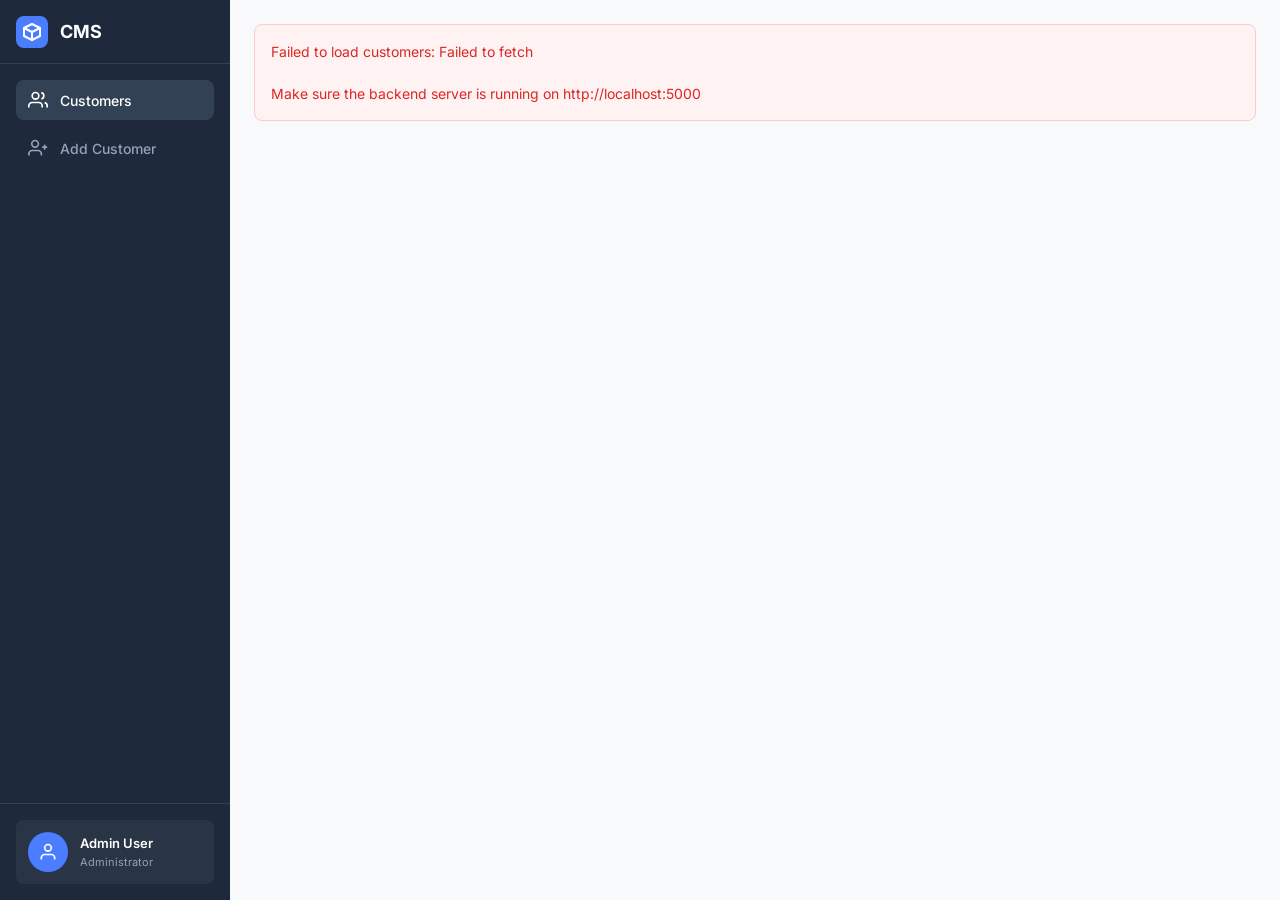
==== frontend/index.html @ 8127607a "Initial commit: Customer management application with Flask backend and frontend" ====
<!DOCTYPE html>
<html lang="en">
<head>
    <meta charset="UTF-8">
    <meta name="viewport" content="width=device-width, initial-scale=1.0">
    <title>Customer Management System</title>

    <!-- Design System CSS -->
    <link rel="stylesheet" href="css/design-system.css">
    <link rel="stylesheet" href="css/components.css">
    <link rel="stylesheet" href="css/layout.css">
    <link rel="stylesheet" href="css/style.css">
</head>
<body>
    <!-- Main Layout Wrapper -->
    <div class="layout-wrapper">
        <!-- Sidebar Navigation -->
        <aside class="sidebar" id="sidebar">
            <div class="sidebar-header">
                <div class="logo">
                    <svg width="32" height="32" viewBox="0 0 32 32" fill="none" xmlns="http://www.w3.org/2000/svg">
                        <rect width="32" height="32" rx="8" fill="#4A7DFF"/>
                        <path d="M16 8L24 12V20L16 24L8 20V12L16 8Z" stroke="white" stroke-width="2" stroke-linecap="round" stroke-linejoin="round"/>
                        <path d="M16 16L24 12" stroke="white" stroke-width="2" stroke-linecap="round" stroke-linejoin="round"/>
                        <path d="M16 16V24" stroke="white" stroke-width="2" stroke-linecap="round" stroke-linejoin="round"/>
                        <path d="M16 16L8 12" stroke="white" stroke-width="2" stroke-linecap="round" stroke-linejoin="round"/>
                    </svg>
                    <span>CMS</span>
                </div>
                <button class="sidebar-toggle" id="sidebarToggle" aria-label="Toggle sidebar">
                    <svg width="20" height="20" viewBox="0 0 24 24" fill="none" stroke="currentColor" stroke-width="2">
                        <line x1="3" y1="12" x2="21" y2="12"></line>
                        <line x1="3" y1="6" x2="21" y2="6"></line>
                        <line x1="3" y1="18" x2="21" y2="18"></line>
                    </svg>
                </button>
            </div>

            <nav class="sidebar-nav">
                <button class="nav-item active" onclick="loadPage('customers')" data-page="customers">
                    <svg width="20" height="20" viewBox="0 0 24 24" fill="none" stroke="currentColor" stroke-width="2">
                        <path d="M17 21v-2a4 4 0 0 0-4-4H5a4 4 0 0 0-4 4v2"></path>
                        <circle cx="9" cy="7" r="4"></circle>
                        <path d="M23 21v-2a4 4 0 0 0-3-3.87"></path>
                        <path d="M16 3.13a4 4 0 0 1 0 7.75"></path>
                    </svg>
                    <span>Customers</span>
                </button>

                <button class="nav-item" onclick="loadPage('add')" data-page="add">
                    <svg width="20" height="20" viewBox="0 0 24 24" fill="none" stroke="currentColor" stroke-width="2">
                        <path d="M16 21v-2a4 4 0 0 0-4-4H5a4 4 0 0 0-4 4v2"></path>
                        <circle cx="8.5" cy="7" r="4"></circle>
                        <line x1="20" y1="8" x2="20" y2="14"></line>
                        <line x1="23" y1="11" x2="17" y2="11"></line>
                    </svg>
                    <span>Add Customer</span>
                </button>
            </nav>

            <div class="sidebar-footer">
                <div class="sidebar-user">
                    <div class="user-avatar">
                        <svg width="20" height="20" viewBox="0 0 24 24" fill="none" stroke="currentColor" stroke-width="2">
                            <path d="M20 21v-2a4 4 0 0 0-4-4H8a4 4 0 0 0-4 4v2"></path>
                            <circle cx="12" cy="7" r="4"></circle>
                        </svg>
                    </div>
                    <div class="user-info">
                        <div class="user-name">Admin User</div>
                        <div class="user-role">Administrator</div>
                    </div>
                </div>
            </div>
        </aside>

        <!-- Main Content Area -->
        <main class="main-content">
            <div class="content-container">
                <div id="content">
                    <!-- Dynamic content loads here -->
                </div>
            </div>
        </main>
    </div>

    <!-- Mobile Overlay -->
    <div class="sidebar-overlay" id="sidebarOverlay"></div>

    <script src="js/api.js"></script>
    <script src="js/customer.js"></script>
    <script src="js/app.js"></script>
</body>
</html>
---- frontend/css/design-system.css ----
/* ============================================
   DESIGN SYSTEM - MODERN CUSTOMER MANAGEMENT
   ============================================ */

/* Import Inter font */
@import url('https://fonts.googleapis.com/css2?family=Inter:wght@400;500;600;700&display=swap');

:root {
  /* ============================================
     PRIMARY COLORS
     ============================================ */
  --primary-blue: #4A7DFF;
  --primary-blue-hover: #3A6EEF;
  --primary-blue-light: rgba(74, 125, 255, 0.1);

  /* ============================================
     ACTION COLORS
     ============================================ */
  --success-green: #22C55E;
  --success-green-hover: #1DB954;
  --purple: #9333EA;
  --purple-hover: #7C28D1;
  --orange: #F97316;
  --orange-hover: #E86408;
  --red: #EF4444;
  --red-hover: #DC3838;

  /* ============================================
     NEUTRAL COLORS
     ============================================ */
  --background: #F8F9FB;
  --surface: #FFFFFF;
  --sidebar-bg: #1E293B;
  --sidebar-active: #334155;

  /* ============================================
     TEXT COLORS
     ============================================ */
  --text-primary: #0F172A;
  --text-secondary: #64748B;
  --text-muted: #94A3B8;
  --text-inverse: #FFFFFF;

  /* ============================================
     BORDERS
     ============================================ */
  --border: #E2E8F0;
  --border-dark: #CBD5E1;

  /* ============================================
     SHADOWS
     ============================================ */
  --shadow-sm: 0 1px 2px rgba(0, 0, 0, 0.04);
  --shadow-md: 0 4px 6px rgba(0, 0, 0, 0.06);
  --shadow-lg: 0 10px 15px rgba(0, 0, 0, 0.08);

  /* ============================================
     STATUS COLORS
     ============================================ */
  --status-warning-bg: #FFF7ED;
  --status-warning-border: #FFEDD5;
  --status-warning-text: #EA580C;
  --status-success-bg: #F0FDF4;
  --status-success-border: #BBF7D0;
  --status-success-text: #16A34A;
  --status-error-bg: #FEF2F2;
  --status-error-border: #FECACA;
  --status-error-text: #DC2626;
  --status-info-bg: #EFF6FF;
  --status-info-border: #DBEAFE;
  --status-info-text: #2563EB;

  /* ============================================
     TYPOGRAPHY SCALE
     ============================================ */
  --font-family: 'Inter', -apple-system, BlinkMacSystemFont, 'Segoe UI', Roboto, sans-serif;

  /* Font Sizes and Line Heights */
  --font-h1: 700 28px/1.2 'Inter';
  --font-h2: 600 20px/1.3 'Inter';
  --font-h3: 600 16px/1.4 'Inter';
  --font-body-large: 400 16px/1.5 'Inter';
  --font-body: 400 14px/1.5 'Inter';
  --font-small: 400 13px/1.4 'Inter';
  --font-caption: 500 12px/1.3 'Inter';
  --font-button: 600 14px/1 'Inter';
  --font-stat-number: 700 32px/1.1 'Inter';
  --font-stat-label: 500 12px/1.2 'Inter';

  /* Letter Spacing */
  --tracking-tight: -0.02em;
  --tracking-normal: 0;
  --tracking-wide: 0.05em;

  /* ============================================
     SPACING SYSTEM (8px-based)
     ============================================ */
  --space-1: 4px;
  --space-2: 8px;
  --space-3: 12px;
  --space-4: 16px;
  --space-5: 20px;
  --space-6: 24px;
  --space-8: 32px;
  --space-10: 40px;
  --space-12: 48px;
  --space-16: 64px;

  /* ============================================
     BORDER RADIUS
     ============================================ */
  --radius-sm: 6px;
  --radius-md: 8px;
  --radius-lg: 12px;
  --radius-xl: 16px;
  --radius-full: 9999px;

  /* ============================================
     COMPONENT DIMENSIONS
     ============================================ */
  --sidebar-width: 230px;
  --header-height: 64px;
  --button-height: 40px;
  --input-height: 40px;
  --nav-item-height: 40px;

  /* ============================================
     TRANSITIONS
     ============================================ */
  --transition-fast: all 0.15s ease;
  --transition-base: all 0.2s ease;
  --transition-slow: all 0.3s ease;

  /* ============================================
     Z-INDEX SCALE
     ============================================ */
  --z-dropdown: 1000;
  --z-sticky: 1020;
  --z-fixed: 1030;
  --z-modal-backdrop: 1040;
  --z-modal: 1050;
  --z-popover: 1060;
  --z-tooltip: 1070;
}

/* ============================================
   GLOBAL RESETS & BASE STYLES
   ============================================ */
* {
  margin: 0;
  padding: 0;
  box-sizing: border-box;
}

body {
  font-family: var(--font-family);
  font-size: 14px;
  line-height: 1.5;
  color: var(--text-primary);
  background-color: var(--background);
  -webkit-font-smoothing: antialiased;
  -moz-osx-font-smoothing: grayscale;
}

/* Typography */
h1 {
  font: var(--font-h1);
  letter-spacing: var(--tracking-tight);
  color: var(--text-primary);
}

h2 {
  font: var(--font-h2);
  color: var(--text-primary);
}

h3 {
  font: var(--font-h3);
  color: var(--text-primary);
}

p {
  font: var(--font-body);
  color: var(--text-secondary);
}

/* Links */
a {
  color: var(--primary-blue);
  text-decoration: none;
  transition: var(--transition-base);
}

a:hover {
  color: var(--primary-blue-hover);
}

/* Focus styles for accessibility */
*:focus-visible {
  outline: 2px solid var(--primary-blue);
  outline-offset: 2px;
}

/* Smooth scrolling */
html {
  scroll-behavior: smooth;
}
---- frontend/css/components.css ----
/* ============================================
   REUSABLE UI COMPONENTS
   ============================================ */

/* ============================================
   BUTTONS
   ============================================ */
.btn {
  display: inline-flex;
  align-items: center;
  justify-content: center;
  height: var(--button-height);
  padding: 0 var(--space-4);
  font: var(--font-button);
  border-radius: var(--radius-md);
  border: none;
  cursor: pointer;
  transition: var(--transition-base);
  white-space: nowrap;
  text-decoration: none;
  gap: var(--space-2);
}

.btn:disabled {
  opacity: 0.5;
  cursor: not-allowed;
  pointer-events: none;
}

/* Primary Button */
.btn-primary {
  background-color: var(--primary-blue);
  color: var(--text-inverse);
}

.btn-primary:hover {
  background-color: var(--primary-blue-hover);
  box-shadow: var(--shadow-md);
}

/* Success Button */
.btn-success {
  background-color: var(--success-green);
  color: var(--text-inverse);
}

.btn-success:hover {
  background-color: var(--success-green-hover);
  box-shadow: var(--shadow-md);
}

/* Delete/Danger Button */
.btn-delete,
.btn-danger {
  background-color: var(--red);
  color: var(--text-inverse);
}

.btn-delete:hover,
.btn-danger:hover {
  background-color: var(--red-hover);
  box-shadow: var(--shadow-md);
}

/* Warning Button */
.btn-warning {
  background-color: var(--orange);
  color: var(--text-inverse);
}

.btn-warning:hover {
  background-color: var(--orange-hover);
  box-shadow: var(--shadow-md);
}

/* Secondary Button */
.btn-secondary {
  background-color: transparent;
  color: var(--text-secondary);
  border: 1px solid var(--border-dark);
}

.btn-secondary:hover {
  background-color: var(--background);
  color: var(--text-primary);
  border-color: var(--text-secondary);
}

/* View/Edit Button */
.btn-view,
.btn-edit {
  background-color: var(--primary-blue);
  color: var(--text-inverse);
  padding: 0 var(--space-3);
  height: 36px;
  font-size: 13px;
}

.btn-view:hover,
.btn-edit:hover {
  background-color: var(--primary-blue-hover);
}

/* Small Button */
.btn-sm {
  height: 36px;
  padding: 0 var(--space-3);
  font-size: 13px;
}

/* Large Button */
.btn-lg {
  height: 44px;
  padding: 0 var(--space-6);
  font-size: 16px;
}

/* Icon Button */
.btn-icon {
  width: var(--button-height);
  padding: 0;
}

/* ============================================
   CARDS
   ============================================ */
.card {
  background-color: var(--surface);
  border-radius: var(--radius-lg);
  padding: var(--space-6);
  box-shadow: var(--shadow-sm);
  border: 1px solid var(--border);
  transition: var(--transition-base);
}

.card:hover {
  box-shadow: var(--shadow-md);
}

.card-header {
  margin-bottom: var(--space-4);
  padding-bottom: var(--space-4);
  border-bottom: 1px solid var(--border);
}

.card-title {
  font: var(--font-h3);
  color: var(--text-primary);
  margin-bottom: var(--space-1);
}

.card-body {
  margin: var(--space-4) 0;
}

.card-footer {
  margin-top: var(--space-4);
  padding-top: var(--space-4);
  border-top: 1px solid var(--border);
}

/* Stat Card */
.stat-card {
  background-color: var(--surface);
  border-radius: var(--radius-lg);
  padding: var(--space-5);
  box-shadow: var(--shadow-sm);
  border: 1px solid var(--border);
  display: flex;
  flex-direction: column;
  gap: var(--space-3);
  transition: var(--transition-base);
}

.stat-card:hover {
  box-shadow: var(--shadow-md);
  transform: translateY(-2px);
}

.stat-card-header {
  display: flex;
  align-items: center;
  justify-content: space-between;
}

.stat-card-label {
  font: var(--font-stat-label);
  text-transform: uppercase;
  letter-spacing: var(--tracking-wide);
  color: var(--text-muted);
}

.stat-card-icon {
  width: 48px;
  height: 48px;
  border-radius: var(--radius-md);
  display: flex;
  align-items: center;
  justify-content: center;
  font-size: 24px;
}

.stat-card-icon.blue {
  background-color: var(--primary-blue-light);
  color: var(--primary-blue);
}

.stat-card-icon.green {
  background-color: rgba(34, 197, 94, 0.1);
  color: var(--success-green);
}

.stat-card-icon.purple {
  background-color: rgba(147, 51, 234, 0.1);
  color: var(--purple);
}

.stat-card-icon.orange {
  background-color: rgba(249, 115, 22, 0.1);
  color: var(--orange);
}

.stat-card-value {
  font: var(--font-stat-number);
  color: var(--text-primary);
}

/* Action Card */
.action-card {
  width: 160px;
  height: 90px;
  border-radius: var(--radius-lg);
  padding: var(--space-4);
  box-shadow: var(--shadow-md);
  display: flex;
  flex-direction: column;
  gap: var(--space-2);
  cursor: pointer;
  transition: var(--transition-base);
  border: none;
  text-align: left;
  color: var(--text-inverse);
}

.action-card:hover {
  transform: translateY(-2px);
  box-shadow: var(--shadow-lg);
  filter: brightness(1.05);
}

.action-card.blue {
  background: linear-gradient(135deg, var(--primary-blue) 0%, var(--primary-blue-hover) 100%);
}

.action-card.green {
  background: linear-gradient(135deg, var(--success-green) 0%, var(--success-green-hover) 100%);
}

.action-card.purple {
  background: linear-gradient(135deg, var(--purple) 0%, var(--purple-hover) 100%);
}

.action-card.orange {
  background: linear-gradient(135deg, var(--orange) 0%, var(--orange-hover) 100%);
}

.action-card.red {
  background: linear-gradient(135deg, var(--red) 0%, var(--red-hover) 100%);
}

.action-card-icon {
  font-size: 24px;
  color: var(--text-inverse);
}

.action-card-label {
  font-size: 14px;
  font-weight: 600;
  color: var(--text-inverse);
}

.action-card-description {
  font-size: 12px;
  color: rgba(255, 255, 255, 0.9);
}

/* ============================================
   FORM ELEMENTS
   ============================================ */
.form-group {
  margin-bottom: var(--space-4);
}

.form-group label {
  display: block;
  font: var(--font-small);
  font-weight: 500;
  color: var(--text-primary);
  margin-bottom: var(--space-2);
}

.form-group input[type="text"],
.form-group input[type="email"],
.form-group input[type="tel"],
.form-group input[type="date"],
.form-group input[type="password"],
.form-group input[type="number"],
.form-group select,
.form-group textarea {
  width: 100%;
  height: var(--input-height);
  padding: 0 var(--space-3);
  font: var(--font-body);
  color: var(--text-primary);
  background-color: var(--surface);
  border: 1px solid var(--border);
  border-radius: var(--radius-md);
  transition: var(--transition-base);
}

.form-group textarea {
  height: auto;
  min-height: 100px;
  padding: var(--space-3);
  resize: vertical;
}

.form-group input:focus,
.form-group select:focus,
.form-group textarea:focus {
  outline: none;
  border-color: var(--primary-blue);
  box-shadow: 0 0 0 3px var(--primary-blue-light);
}

.form-group input:disabled,
.form-group select:disabled,
.form-group textarea:disabled {
  background-color: var(--background);
  cursor: not-allowed;
  opacity: 0.6;
}

.form-group .required {
  color: var(--red);
}

.form-group .help-text {
  font: var(--font-small);
  color: var(--text-muted);
  margin-top: var(--space-1);
}

.form-actions {
  display: flex;
  gap: var(--space-3);
  margin-top: var(--space-6);
  flex-wrap: wrap;
}

.search-box {
  width: 100%;
  max-width: 600px;
  height: var(--button-height);
  padding: 0 var(--space-4);
  padding-left: var(--space-10);
  font: var(--font-body);
  color: var(--text-primary);
  background-color: var(--surface);
  border: 1px solid var(--border);
  border-radius: var(--radius-md);
  transition: var(--transition-base);
  background-image: url("data:image/svg+xml,%3Csvg xmlns='http://www.w3.org/2000/svg' width='20' height='20' viewBox='0 0 24 24' fill='none' stroke='%2394A3B8' stroke-width='2' stroke-linecap='round' stroke-linejoin='round'%3E%3Ccircle cx='11' cy='11' r='8'%3E%3C/circle%3E%3Cpath d='m21 21-4.35-4.35'%3E%3C/path%3E%3C/svg%3E");
  background-repeat: no-repeat;
  background-position: var(--space-3) center;
}

.search-box:focus {
  outline: none;
  border-color: var(--primary-blue);
  box-shadow: 0 0 0 3px var(--primary-blue-light);
}

/* ============================================
   TABLES
   ============================================ */
.table-container {
  background-color: var(--surface);
  border-radius: var(--radius-lg);
  box-shadow: var(--shadow-sm);
  border: 1px solid var(--border);
  overflow: hidden;
  margin-top: var(--space-4);
}

table {
  width: 100%;
  border-collapse: collapse;
}

thead {
  background-color: #F8FAFC;
  border-bottom: 1px solid var(--border);
}

thead th {
  font: var(--font-caption);
  text-transform: uppercase;
  letter-spacing: var(--tracking-wide);
  color: var(--text-muted);
  text-align: left;
  padding: var(--space-3) var(--space-4);
  font-weight: 600;
}

tbody td {
  padding: var(--space-4);
  border-bottom: 1px solid var(--border);
  font: var(--font-body);
  color: var(--text-primary);
}

tbody tr:last-child td {
  border-bottom: none;
}

tbody tr {
  transition: var(--transition-fast);
}

tbody tr:hover {
  background-color: #F8FAFC;
}

tbody td strong {
  font-weight: 600;
  color: var(--primary-blue);
}

.no-data {
  text-align: center;
  padding: var(--space-10) !important;
  color: var(--text-muted);
  font-style: italic;
}

/* ============================================
   BADGES
   ============================================ */
.badge {
  display: inline-flex;
  align-items: center;
  padding: 4px var(--space-2);
  border-radius: var(--radius-sm);
  font-size: 12px;
  font-weight: 500;
  line-height: 1;
}

.badge-success {
  background-color: var(--status-success-bg);
  color: var(--status-success-text);
  border: 1px solid var(--status-success-border);
}

.badge-warning {
  background-color: var(--status-warning-bg);
  color: var(--status-warning-text);
  border: 1px solid var(--status-warning-border);
}

.badge-error {
  background-color: var(--status-error-bg);
  color: var(--status-error-text);
  border: 1px solid var(--status-error-border);
}

.badge-info {
  background-color: var(--status-info-bg);
  color: var(--status-info-text);
  border: 1px solid var(--status-info-border);
}

/* ============================================
   ALERTS/MESSAGES
   ============================================ */
.message {
  padding: var(--space-4);
  border-radius: var(--radius-md);
  font: var(--font-body);
  margin-bottom: var(--space-4);
  border: 1px solid;
  display: flex;
  align-items: flex-start;
  gap: var(--space-3);
}

.message-success {
  background-color: var(--status-success-bg);
  border-color: var(--status-success-border);
  color: var(--status-success-text);
}

.message-error {
  background-color: var(--status-error-bg);
  border-color: var(--status-error-border);
  color: var(--status-error-text);
}

.message-warning {
  background-color: var(--status-warning-bg);
  border-color: var(--status-warning-border);
  color: var(--status-warning-text);
}

.message-info {
  background-color: var(--status-info-bg);
  border-color: var(--status-info-border);
  color: var(--status-info-text);
}

/* ============================================
   MODAL
   ============================================ */
.modal {
  position: fixed;
  top: 0;
  left: 0;
  width: 100%;
  height: 100%;
  background-color: rgba(15, 23, 42, 0.5);
  backdrop-filter: blur(4px);
  display: flex;
  align-items: center;
  justify-content: center;
  z-index: var(--z-modal);
  padding: var(--space-4);
}

.modal-content {
  background-color: var(--surface);
  border-radius: var(--radius-lg);
  padding: var(--space-6);
  max-width: 500px;
  width: 100%;
  box-shadow: var(--shadow-lg);
  animation: modalFadeIn 0.2s ease;
}

@keyframes modalFadeIn {
  from {
    opacity: 0;
    transform: translateY(-20px);
  }
  to {
    opacity: 1;
    transform: translateY(0);
  }
}

.modal-content h3 {
  font: var(--font-h2);
  margin-bottom: var(--space-4);
  color: var(--text-primary);
}

.modal-content p {
  font: var(--font-body);
  color: var(--text-secondary);
  margin-bottom: var(--space-4);
}

.modal-actions {
  display: flex;
  gap: var(--space-3);
  justify-content: flex-end;
  margin-top: var(--space-6);
}

/* ============================================
   LOADING STATE
   ============================================ */
.loading {
  display: flex;
  align-items: center;
  justify-content: center;
  padding: var(--space-10);
  color: var(--text-muted);
  font: var(--font-body);
}

.loading::after {
  content: '';
  width: 20px;
  height: 20px;
  border: 3px solid var(--border);
  border-top-color: var(--primary-blue);
  border-radius: 50%;
  animation: spin 0.8s linear infinite;
  margin-left: var(--space-3);
}

@keyframes spin {
  to {
    transform: rotate(360deg);
  }
}

/* ============================================
   UTILITY CLASSES
   ============================================ */
.container {
  max-width: 1600px;
  margin: 0 auto;
  padding: 0 var(--space-6);
}

.page-header {
  margin-bottom: var(--space-8);
}

.page-title {
  font: var(--font-h1);
  color: var(--text-primary);
  margin-bottom: var(--space-2);
}

.page-subtitle {
  font: var(--font-body);
  color: var(--text-secondary);
}

.section-spacing {
  margin-bottom: var(--space-8);
}

.grid-2 {
  display: grid;
  grid-template-columns: repeat(2, 1fr);
  gap: var(--space-4);
}

.grid-3 {
  display: grid;
  grid-template-columns: repeat(3, 1fr);
  gap: var(--space-4);
}

.grid-4 {
  display: grid;
  grid-template-columns: repeat(4, 1fr);
  gap: var(--space-4);
}

.flex-row {
  display: flex;
  gap: var(--space-4);
  flex-wrap: wrap;
}

.flex-center {
  display: flex;
  align-items: center;
  justify-content: center;
}

.flex-between {
  display: flex;
  align-items: center;
  justify-content: space-between;
}

.text-center {
  text-align: center;
}

.mt-4 {
  margin-top: var(--space-4);
}

.mb-4 {
  margin-bottom: var(--space-4);
}

.mt-6 {
  margin-top: var(--space-6);
}

.mb-6 {
  margin-bottom: var(--space-6);
}
---- frontend/css/layout.css ----
/* ============================================
   LAYOUT STRUCTURE
   ============================================ */

.layout-wrapper {
  display: flex;
  min-height: 100vh;
  background-color: var(--background);
}

/* ============================================
   SIDEBAR
   ============================================ */
.sidebar {
  width: var(--sidebar-width);
  background-color: var(--sidebar-bg);
  display: flex;
  flex-direction: column;
  position: fixed;
  left: 0;
  top: 0;
  height: 100vh;
  z-index: var(--z-fixed);
  transition: var(--transition-base);
}

.sidebar-header {
  height: var(--header-height);
  padding: 0 var(--space-4);
  display: flex;
  align-items: center;
  justify-content: space-between;
  border-bottom: 1px solid rgba(255, 255, 255, 0.1);
}

.logo {
  display: flex;
  align-items: center;
  gap: var(--space-3);
  color: var(--text-inverse);
  font-size: 18px;
  font-weight: 700;
}

.sidebar-toggle {
  display: none;
  width: 32px;
  height: 32px;
  background: transparent;
  border: none;
  color: var(--text-muted);
  cursor: pointer;
  border-radius: var(--radius-sm);
  transition: var(--transition-base);
}

.sidebar-toggle:hover {
  background-color: var(--sidebar-active);
  color: var(--text-inverse);
}

/* Sidebar Navigation */
.sidebar-nav {
  flex: 1;
  padding: var(--space-4);
  overflow-y: auto;
}

.nav-item {
  width: 100%;
  height: var(--nav-item-height);
  display: flex;
  align-items: center;
  gap: var(--space-3);
  padding: 0 var(--space-3);
  margin-bottom: var(--space-2);
  background: transparent;
  border: none;
  border-radius: var(--radius-md);
  color: var(--text-muted);
  font: var(--font-body);
  font-weight: 500;
  cursor: pointer;
  transition: var(--transition-base);
  text-align: left;
}

.nav-item:hover {
  background-color: var(--sidebar-active);
  color: var(--text-inverse);
}

.nav-item.active {
  background-color: var(--sidebar-active);
  color: var(--text-inverse);
}

.nav-item svg {
  flex-shrink: 0;
}

/* Sidebar Footer */
.sidebar-footer {
  padding: var(--space-4);
  border-top: 1px solid rgba(255, 255, 255, 0.1);
}

.sidebar-user {
  display: flex;
  align-items: center;
  gap: var(--space-3);
  padding: var(--space-3);
  border-radius: var(--radius-md);
  background-color: rgba(255, 255, 255, 0.05);
}

.user-avatar {
  width: 40px;
  height: 40px;
  border-radius: var(--radius-full);
  background-color: var(--primary-blue);
  display: flex;
  align-items: center;
  justify-content: center;
  color: var(--text-inverse);
  flex-shrink: 0;
}

.user-info {
  flex: 1;
  min-width: 0;
}

.user-name {
  font-size: 13px;
  font-weight: 600;
  color: var(--text-inverse);
  white-space: nowrap;
  overflow: hidden;
  text-overflow: ellipsis;
}

.user-role {
  font-size: 11px;
  color: var(--text-muted);
  white-space: nowrap;
  overflow: hidden;
  text-overflow: ellipsis;
}

/* ============================================
   MAIN CONTENT AREA
   ============================================ */
.main-content {
  flex: 1;
  margin-left: var(--sidebar-width);
  min-height: 100vh;
  transition: var(--transition-base);
}

.content-container {
  max-width: 1600px;
  margin: 0 auto;
  padding: var(--space-6);
}

/* ============================================
   SIDEBAR OVERLAY (Mobile)
   ============================================ */
.sidebar-overlay {
  display: none;
  position: fixed;
  top: 0;
  left: 0;
  width: 100%;
  height: 100%;
  background-color: rgba(15, 23, 42, 0.5);
  backdrop-filter: blur(4px);
  z-index: calc(var(--z-fixed) - 1);
  opacity: 0;
  transition: opacity var(--transition-base);
}

.sidebar-overlay.active {
  opacity: 1;
}

/* ============================================
   RESPONSIVE DESIGN
   ============================================ */

/* Tablet and below */
@media (max-width: 1023px) {
  .sidebar {
    transform: translateX(-100%);
  }

  .sidebar.active {
    transform: translateX(0);
  }

  .sidebar-toggle {
    display: flex;
    align-items: center;
    justify-content: center;
  }

  .sidebar-overlay {
    display: block;
  }

  .main-content {
    margin-left: 0;
  }

  .content-container {
    padding: var(--space-4);
  }
}

/* Mobile */
@media (max-width: 767px) {
  .sidebar {
    width: 280px;
  }

  .content-container {
    padding: var(--space-3);
  }

  .sidebar-footer {
    padding: var(--space-3);
  }

  .sidebar-nav {
    padding: var(--space-3);
  }
}

/* Desktop large */
@media (min-width: 1440px) {
  .content-container {
    padding: var(--space-8);
  }
}
---- frontend/css/style.css ----
/* ============================================
   MODERN CUSTOMER MANAGEMENT SYSTEM STYLES
   This file contains page-specific styles
   ============================================ */

/* Page-specific overrides and enhancements */

/* Dashboard/Main Page Styles */
.dashboard-page {
  animation: fadeIn 0.3s ease;
}

@keyframes fadeIn {
  from {
    opacity: 0;
    transform: translateY(10px);
  }
  to {
    opacity: 1;
    transform: translateY(0);
  }
}

/* Search Container */
.search-container {
  margin-bottom: var(--space-6);
}

/* Form Container */
.form-container {
  max-width: 800px;
  margin: 0 auto;
}

/* Stats Grid for Dashboard */
.stats-grid {
  display: grid;
  grid-template-columns: repeat(auto-fit, minmax(250px, 1fr));
  gap: var(--space-4);
  margin-bottom: var(--space-8);
}

/* Action Buttons Grid */
.action-buttons-grid {
  display: flex;
  gap: var(--space-4);
  margin-bottom: var(--space-8);
  flex-wrap: wrap;
}

/* Content Grid for Two-Column Layouts */
.content-grid {
  display: grid;
  grid-template-columns: 2fr 1fr;
  gap: var(--space-6);
  margin-bottom: var(--space-6);
}

/* Activity List */
.activity-list {
  display: flex;
  flex-direction: column;
  gap: var(--space-3);
}

.activity-item {
  padding: var(--space-3);
  border-radius: var(--radius-md);
  background-color: var(--background);
  transition: var(--transition-base);
}

.activity-item:hover {
  background-color: #F1F5F9;
}

/* Detail View Table */
.detail-table {
  width: 100%;
}

.detail-table tr {
  border-bottom: 1px solid var(--border);
}

.detail-table tr:last-child {
  border-bottom: none;
}

.detail-table td {
  padding: var(--space-3) 0;
}

.detail-table td:first-child {
  font-weight: 600;
  color: var(--text-secondary);
  width: 180px;
}

.detail-table td:last-child {
  color: var(--text-primary);
}

/* Responsive Adjustments */
@media (max-width: 1023px) {
  .stats-grid {
    grid-template-columns: repeat(2, 1fr);
  }

  .content-grid {
    grid-template-columns: 1fr;
  }

  .action-buttons-grid {
    justify-content: center;
  }
}

@media (max-width: 767px) {
  .stats-grid {
    grid-template-columns: 1fr;
  }

  .action-buttons-grid {
    flex-direction: column;
  }

  .action-card {
    width: 100%;
  }

  .table-container {
    overflow-x: auto;
  }

  .form-actions {
    flex-direction: column;
  }

  .form-actions .btn {
    width: 100%;
  }

  .detail-table td:first-child {
    width: 120px;
    font-size: 13px;
  }
}

/* Print Styles */
@media print {
  .sidebar,
  .sidebar-toggle,
  .btn,
  .search-container {
    display: none !important;
  }

  .main-content {
    margin-left: 0;
  }

  .card {
    box-shadow: none;
    border: 1px solid #ddd;
  }
}
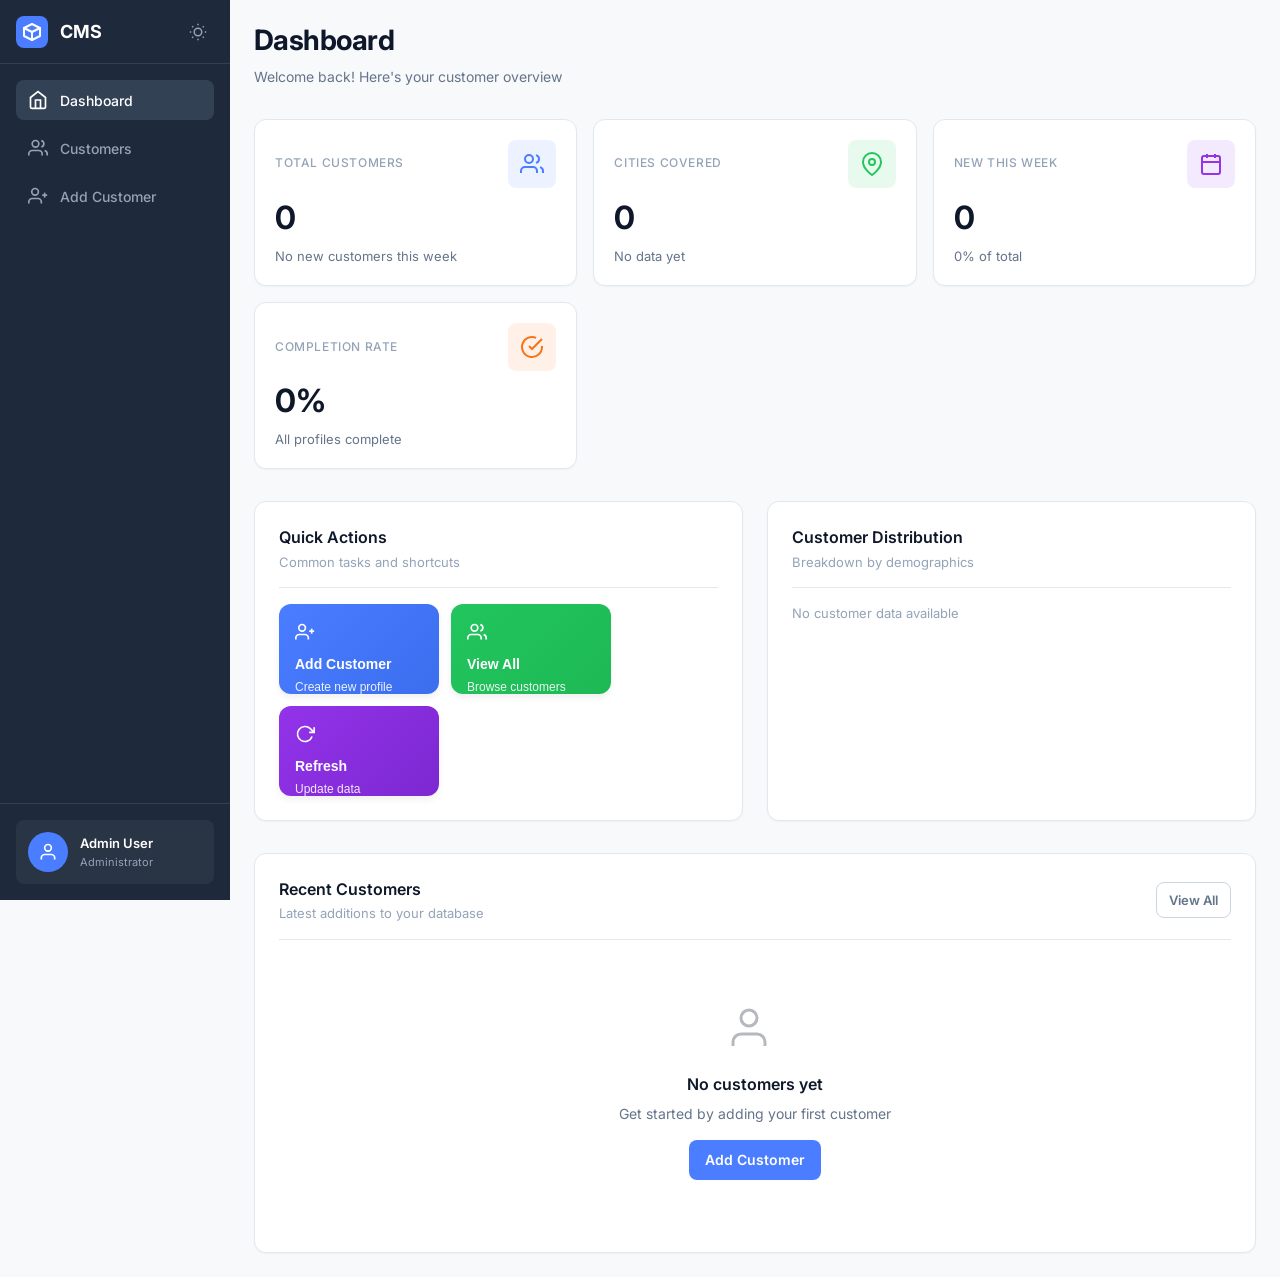
==== commit ead7e1e2: "Polish CMS: add dashboard, dark mode, toast notifications, improved UX - Add professional dashboard " ====
--- a/frontend/index.html
+++ b/frontend/index.html
@@ -27,17 +27,36 @@
                     </svg>
                     <span>CMS</span>
                 </div>
-                <button class="sidebar-toggle" id="sidebarToggle" aria-label="Toggle sidebar">
-                    <svg width="20" height="20" viewBox="0 0 24 24" fill="none" stroke="currentColor" stroke-width="2">
-                        <line x1="3" y1="12" x2="21" y2="12"></line>
-                        <line x1="3" y1="6" x2="21" y2="6"></line>
-                        <line x1="3" y1="18" x2="21" y2="18"></line>
-                    </svg>
-                </button>
+                <div class="sidebar-actions">
+                    <button class="theme-toggle" id="themeToggle" onclick="toggleTheme()" aria-label="Toggle dark/light mode">
+                        <svg class="icon-light" width="18" height="18" viewBox="0 0 24 24" fill="none" stroke="currentColor" stroke-width="2">
+                            <circle cx="12" cy="12" r="5"></circle>
+                            <path d="M12 1v2m0 18v2M4.22 4.22l1.42 1.42m12.72 12.72l1.42 1.42M1 12h2m18 0h2M4.22 19.78l1.42-1.42M18.36 5.64l1.42-1.42"></path>
+                        </svg>
+                        <svg class="icon-dark" width="18" height="18" viewBox="0 0 24 24" fill="none" stroke="currentColor" stroke-width="2">
+                            <path d="M21 12.79A9 9 0 1 1 11.21 3 7 7 0 0 0 21 12.79z"></path>
+                        </svg>
+                    </button>
+                    <button class="sidebar-toggle" id="sidebarToggle" aria-label="Toggle sidebar">
+                        <svg width="20" height="20" viewBox="0 0 24 24" fill="none" stroke="currentColor" stroke-width="2">
+                            <line x1="3" y1="12" x2="21" y2="12"></line>
+                            <line x1="3" y1="6" x2="21" y2="6"></line>
+                            <line x1="3" y1="18" x2="21" y2="18"></line>
+                        </svg>
+                    </button>
+                </div>
             </div>
 
             <nav class="sidebar-nav">
-                <button class="nav-item active" onclick="loadPage('customers')" data-page="customers">
+                <button class="nav-item active" onclick="loadPage('dashboard')" data-page="dashboard">
+                    <svg width="20" height="20" viewBox="0 0 24 24" fill="none" stroke="currentColor" stroke-width="2">
+                        <path d="M3 9l9-7 9 7v11a2 2 0 0 1-2 2H5a2 2 0 0 1-2-2z"></path>
+                        <polyline points="9 22 9 12 15 12 15 22"></polyline>
+                    </svg>
+                    <span>Dashboard</span>
+                </button>
+
+                <button class="nav-item" onclick="loadPage('customers')" data-page="customers">
                     <svg width="20" height="20" viewBox="0 0 24 24" fill="none" stroke="currentColor" stroke-width="2">
                         <path d="M17 21v-2a4 4 0 0 0-4-4H5a4 4 0 0 0-4 4v2"></path>
                         <circle cx="9" cy="7" r="4"></circle>
@@ -89,6 +108,7 @@
 
     <script src="js/api.js"></script>
     <script src="js/customer.js"></script>
+    <script src="js/dashboard.js"></script>
     <script src="js/app.js"></script>
 </body>
 </html>
--- a/frontend/css/design-system.css
+++ b/frontend/css/design-system.css
@@ -53,6 +53,13 @@
   --shadow-sm: 0 1px 2px rgba(0, 0, 0, 0.04);
   --shadow-md: 0 4px 6px rgba(0, 0, 0, 0.06);
   --shadow-lg: 0 10px 15px rgba(0, 0, 0, 0.08);
+  --shadow-xl: 0 20px 25px -5px rgba(0, 0, 0, 0.1);
+
+  /* ============================================
+     STAT CARD TRENDS
+     ============================================ */
+  --trend-positive: #16A34A;
+  --trend-neutral: #64748B;
 
   /* ============================================
      STATUS COLORS
@@ -144,6 +151,156 @@
 }
 
 /* ============================================
+   DARK MODE THEME
+   ============================================ */
+[data-theme="dark"] {
+  /* ============================================
+     PRIMARY COLORS
+     ============================================ */
+  --primary-blue: #60A5FA;
+  --primary-blue-hover: #93C5FD;
+  --primary-blue-light: rgba(96, 165, 250, 0.15);
+
+  /* ============================================
+     ACTION COLORS
+     ============================================ */
+  --success-green: #4ADE80;
+  --success-green-hover: #86EFAC;
+  --purple: #C084FC;
+  --purple-hover: #D8B4FE;
+  --orange: #FB923C;
+  --orange-hover: #FDBA74;
+  --red: #F87171;
+  --red-hover: #FCA5A5;
+
+  /* ============================================
+     NEUTRAL COLORS
+     ============================================ */
+  --background: #0F172A;
+  --surface: #1E293B;
+  --sidebar-bg: #0F172A;
+  --sidebar-active: #334155;
+
+  /* ============================================
+     TEXT COLORS
+     ============================================ */
+  --text-primary: #F1F5F9;
+  --text-secondary: #94A3B8;
+  --text-muted: #64748B;
+  --text-inverse: #FFFFFF;
+
+  /* ============================================
+     BORDERS
+     ============================================ */
+  --border: #334155;
+  --border-dark: #475569;
+
+  /* ============================================
+     SHADOWS
+     ============================================ */
+  --shadow-sm: 0 1px 3px rgba(0, 0, 0, 0.4);
+  --shadow-md: 0 4px 6px rgba(0, 0, 0, 0.5);
+  --shadow-lg: 0 10px 15px rgba(0, 0, 0, 0.6);
+  --shadow-xl: 0 20px 25px -5px rgba(0, 0, 0, 0.7);
+
+  /* ============================================
+     STAT CARD TRENDS
+     ============================================ */
+  --trend-positive: #4ADE80;
+  --trend-neutral: #94A3B8;
+
+  /* ============================================
+     STATUS STYLES
+     ============================================ */
+  --status-success-bg: rgba(74, 222, 128, 0.12);
+  --status-success-border: rgba(74, 222, 128, 0.3);
+  --status-success-text: #4ADE80;
+  --status-warning-bg: rgba(251, 146, 60, 0.12);
+  --status-warning-border: rgba(251, 146, 60, 0.3);
+  --status-warning-text: #FB923C;
+  --status-error-bg: rgba(248, 113, 113, 0.12);
+  --status-error-border: rgba(248, 113, 113, 0.3);
+  --status-error-text: #F87171;
+  --status-info-bg: rgba(96, 165, 250, 0.12);
+  --status-info-border: rgba(96, 165, 250, 0.3);
+  --status-info-text: #60A5FA;
+}
+
+[data-theme="dark"] .card,
+[data-theme="dark"] .stat-card,
+[data-theme="dark"] .table-container {
+  background-color: #1E293B;
+  border-color: #334155;
+  box-shadow: 0 1px 3px rgba(0, 0, 0, 0.4);
+}
+
+[data-theme="dark"] thead {
+  background-color: #0F172A;
+}
+
+[data-theme="dark"] tbody tr:hover {
+  background-color: rgba(51, 65, 85, 0.4);
+}
+
+[data-theme="dark"] .search-box {
+  background-color: #1E293B;
+  border-color: #334155;
+  color: #F1F5F9;
+}
+
+[data-theme="dark"] .search-box:focus {
+  border-color: #60A5FA;
+  box-shadow: 0 0 0 3px rgba(96, 165, 250, 0.15);
+}
+
+[data-theme="dark"] .form-group input,
+[data-theme="dark"] .form-group select,
+[data-theme="dark"] .form-group textarea {
+  background-color: #1E293B;
+  border-color: #334155;
+  color: #F1F5F9;
+}
+
+[data-theme="dark"] .modal-content {
+  background-color: #1E293B;
+  border: 1px solid #334155;
+}
+
+[data-theme="dark"] .toast {
+  background-color: #1E293B;
+  border-color: #334155;
+}
+
+[data-theme="dark"] .sidebar {
+  background-color: #0F172A;
+  border-right: 1px solid #1E293B;
+}
+
+[data-theme="dark"] .recent-customer-avatar {
+  background: linear-gradient(135deg, #60A5FA 0%, #3B82F6 100%);
+}
+
+[data-theme="dark"] .stat-card-icon.blue {
+  background-color: rgba(96, 165, 250, 0.15);
+  color: #60A5FA;
+}
+
+[data-theme="dark"] .stat-card-icon.green {
+  background-color: rgba(74, 222, 128, 0.15);
+  color: #4ADE80;
+}
+
+[data-theme="dark"] .stat-card-icon.purple {
+  background-color: rgba(192, 132, 252, 0.15);
+  color: #C084FC;
+}
+
+[data-theme="dark"] .stat-card-icon.orange {
+  background-color: rgba(251, 146, 60, 0.15);
+  color: #FB923C;
+}
+
+/* ============================================
    GLOBAL RESETS & BASE STYLES
    ============================================ */
 * {
@@ -160,6 +317,7 @@
   background-color: var(--background);
   -webkit-font-smoothing: antialiased;
   -moz-osx-font-smoothing: grayscale;
+  transition: background-color 0.2s ease, color 0.2s ease;
 }
 
 /* Typography */
--- a/frontend/css/components.css
+++ b/frontend/css/components.css
@@ -1,6 +1,217 @@
 /* ============================================
-   REUSABLE UI COMPONENTS
+   DASHBOARD COMPONENTS
    ============================================ */
+
+/* Dashboard Grid Layout */
+.dashboard-grid {
+    display: grid;
+    grid-template-columns: 1fr 1fr;
+    gap: var(--space-6);
+    margin-bottom: var(--space-8);
+}
+
+/* Quick Actions */
+.quick-actions {
+    display: flex;
+    gap: var(--space-3);
+    flex-wrap: wrap;
+    justify-content: flex-start;
+}
+
+/* Distribution Section */
+.distribution-section {
+    margin-bottom: var(--space-5);
+}
+
+.distribution-section:last-child {
+    margin-bottom: 0;
+}
+
+.distribution-title {
+    font: var(--font-h3);
+    color: var(--text-primary);
+    margin-bottom: var(--space-3);
+    font-size: 14px;
+    font-weight: 600;
+}
+
+.distribution-item {
+    margin-bottom: var(--space-3);
+}
+
+.distribution-item:last-child {
+    margin-bottom: 0;
+}
+
+.distribution-label {
+    font: var(--font-small);
+    color: var(--text-primary);
+    font-weight: 500;
+    margin-bottom: var(--space-1);
+    display: block;
+}
+
+.distribution-value {
+    font: var(--font-small);
+    color: var(--text-secondary);
+    display: block;
+    margin-bottom: var(--space-1);
+}
+
+.distribution-bar {
+    height: 8px;
+    background-color: var(--background);
+    border-radius: var(--radius-full);
+    overflow: hidden;
+}
+
+.distribution-fill {
+    height: 100%;
+    border-radius: var(--radius-full);
+    transition: width 0.3s ease;
+}
+
+.distribution-fill.blue {
+    background-color: var(--primary-blue);
+}
+
+.distribution-fill.green {
+    background-color: var(--success-green);
+}
+
+.distribution-fill.purple {
+    background-color: var(--purple);
+}
+
+/* Card Subtitle */
+.card-subtitle {
+    font: var(--font-small);
+    color: var(--text-muted);
+    margin-top: var(--space-1);
+}
+
+/* Recent Customers List */
+.recent-customers {
+    display: flex;
+    flex-direction: column;
+}
+
+.recent-customer-item {
+    display: flex;
+    align-items: center;
+    gap: var(--space-4);
+    padding: var(--space-3) var(--space-4);
+    border-bottom: 1px solid var(--border);
+    cursor: pointer;
+    transition: var(--transition-base);
+}
+
+.recent-customer-item:last-child {
+    border-bottom: none;
+}
+
+.recent-customer-item:hover {
+    background-color: var(--background);
+}
+
+.recent-customer-avatar {
+    width: 40px;
+    height: 40px;
+    border-radius: var(--radius-full);
+    background: linear-gradient(135deg, var(--primary-blue) 0%, var(--primary-blue-hover) 100%);
+    color: var(--text-inverse);
+    display: flex;
+    align-items: center;
+    justify-content: center;
+    font-weight: 600;
+    font-size: 14px;
+    flex-shrink: 0;
+}
+
+.recent-customer-info {
+    flex: 1;
+    min-width: 0;
+}
+
+.recent-customer-name {
+    font-weight: 600;
+    color: var(--text-primary);
+    margin-bottom: var(--space-1);
+}
+
+.recent-customer-email {
+    font: var(--font-small);
+    color: var(--text-secondary);
+    white-space: nowrap;
+    overflow: hidden;
+    text-overflow: ellipsis;
+}
+
+.recent-customer-meta {
+    text-align: right;
+    flex-shrink: 0;
+}
+
+.recent-customer-id {
+    font: var(--font-caption);
+    color: var(--primary-blue);
+    font-weight: 600;
+    margin-bottom: var(--space-1);
+}
+
+.recent-customer-date {
+    font: var(--font-small);
+    color: var(--text-muted);
+}
+
+/* Empty State */
+.empty-state {
+    text-align: center;
+    padding: var(--space-12);
+}
+
+.empty-state h4 {
+    font: var(--font-h3);
+    color: var(--text-primary);
+    margin-bottom: var(--space-2);
+}
+
+.empty-state p {
+    color: var(--text-secondary);
+    margin-bottom: var(--space-4);
+}
+
+/* ============================================
+   RESPONSIVE: DASHBOARD
+   ============================================ */
+
+@media (max-width: 1023px) {
+    .dashboard-grid {
+        grid-template-columns: 1fr;
+    }
+
+    .quick-actions {
+        justify-content: center;
+    }
+
+    .recent-customer-meta {
+        display: none;
+    }
+}
+
+@media (max-width: 767px) {
+    .quick-actions {
+        flex-direction: column;
+    }
+
+    .action-card {
+        width: 100% !important;
+    }
+
+    .recent-customer-item {
+        padding: var(--space-2) var(--space-3);
+    }
+}
 
 /* ============================================
    BUTTONS
@@ -175,6 +386,15 @@
 .stat-card:hover {
   box-shadow: var(--shadow-md);
   transform: translateY(-2px);
+}
+
+.stat-card-trend {
+  font: var(--font-small);
+  color: var(--trend-neutral);
+}
+
+.stat-card-trend.positive {
+  color: var(--trend-positive);
 }
 
 .stat-card-header {
@@ -399,7 +619,7 @@
 }
 
 thead {
-  background-color: #F8FAFC;
+  background-color: var(--background);
   border-bottom: 1px solid var(--border);
 }
 
@@ -429,7 +649,7 @@
 }
 
 tbody tr:hover {
-  background-color: #F8FAFC;
+  background-color: var(--background);
 }
 
 tbody td strong {
@@ -517,6 +737,174 @@
   background-color: var(--status-info-bg);
   border-color: var(--status-info-border);
   color: var(--status-info-text);
+}
+
+/* ============================================
+   TOAST NOTIFICATIONS
+   ============================================ */
+.toast-container {
+  position: fixed;
+  top: 20px;
+  right: 20px;
+  z-index: var(--z-modal);
+  display: flex;
+  flex-direction: column;
+  gap: var(--space-2);
+  pointer-events: none;
+}
+
+.toast {
+  display: flex;
+  align-items: center;
+  gap: var(--space-3);
+  padding: var(--space-3) var(--space-4);
+  background-color: var(--surface);
+  border-radius: var(--radius-md);
+  box-shadow: var(--shadow-lg);
+  border: 1px solid var(--border);
+  min-width: 300px;
+  max-width: 420px;
+  pointer-events: auto;
+  transform: translateX(100%);
+  opacity: 0;
+  transition: all 0.3s ease;
+}
+
+.toast.show {
+  transform: translateX(0);
+  opacity: 1;
+}
+
+.toast-success {
+  border-color: var(--status-success-border);
+  background-color: var(--status-success-bg);
+}
+
+.toast-error {
+  border-color: var(--status-error-border);
+  background-color: var(--status-error-bg);
+}
+
+.toast-info {
+  border-color: var(--status-info-border);
+  background-color: var(--status-info-bg);
+}
+
+.toast-icon {
+  flex-shrink: 0;
+  display: flex;
+  align-items: center;
+}
+
+.toast-success .toast-icon {
+  color: var(--status-success-text);
+}
+
+.toast-error .toast-icon {
+  color: var(--status-error-text);
+}
+
+.toast-info .toast-icon {
+  color: var(--status-info-text);
+}
+
+.toast-message {
+  flex: 1;
+  font: var(--font-body);
+  color: var(--text-primary);
+}
+
+.toast-close {
+  background: none;
+  border: none;
+  color: var(--text-muted);
+  cursor: pointer;
+  padding: var(--space-1);
+  border-radius: var(--radius-sm);
+  display: flex;
+  align-items: center;
+  justify-content: center;
+  flex-shrink: 0;
+}
+
+.toast-close:hover {
+  background-color: rgba(0, 0, 0, 0.05);
+  color: var(--text-primary);
+}
+
+/* Table action buttons */
+.actions-cell {
+  white-space: nowrap;
+}
+
+.action-buttons {
+  display: flex;
+  gap: var(--space-2);
+}
+
+.btn-icon {
+  width: 36px;
+  height: 36px;
+  padding: 0;
+  display: flex;
+  align-items: center;
+  justify-content: center;
+  border-radius: var(--radius-sm);
+}
+
+.btn-view {
+  background-color: transparent;
+  color: var(--text-secondary);
+  border: 1px solid var(--border);
+}
+
+.btn-view:hover {
+  background-color: var(--background);
+  color: var(--text-primary);
+  border-color: var(--border-dark);
+}
+
+.btn-edit {
+  background-color: transparent;
+  color: var(--primary-blue);
+  border: 1px solid var(--border);
+}
+
+.btn-edit:hover {
+  background-color: var(--primary-blue-light);
+  border-color: var(--primary-blue);
+}
+
+.btn-delete {
+  background-color: transparent;
+  color: var(--red);
+  border: 1px solid var(--border);
+}
+
+.btn-delete:hover {
+  background-color: var(--status-error-bg);
+  border-color: var(--red);
+}
+
+.btn-outline {
+  background-color: transparent;
+  color: var(--text-secondary);
+  border: 1px solid var(--border);
+}
+
+.btn-outline:hover {
+  background-color: var(--background);
+  color: var(--text-primary);
+}
+
+/* Sortable table headers */
+.sortable {
+  user-select: none;
+}
+
+.sortable:hover {
+  color: var(--text-primary);
+  background-color: #F1F5F9;
 }
 
 /* ============================================
@@ -541,10 +929,23 @@
   background-color: var(--surface);
   border-radius: var(--radius-lg);
   padding: var(--space-6);
-  max-width: 500px;
+  max-width: 420px;
   width: 100%;
   box-shadow: var(--shadow-lg);
   animation: modalFadeIn 0.2s ease;
+  text-align: center;
+}
+
+.modal-icon {
+  width: 56px;
+  height: 56px;
+  border-radius: var(--radius-full);
+  background-color: var(--status-error-bg);
+  color: var(--red);
+  display: flex;
+  align-items: center;
+  justify-content: center;
+  margin: 0 auto var(--space-4);
 }
 
 @keyframes modalFadeIn {
@@ -567,7 +968,16 @@
 .modal-content p {
   font: var(--font-body);
   color: var(--text-secondary);
-  margin-bottom: var(--space-4);
+  margin-bottom: var(--space-2);
+}
+
+.modal-content p:last-of-type {
+  margin-bottom: var(--space-6);
+}
+
+.text-muted {
+  color: var(--text-muted);
+  font-size: 13px;
 }
 
 .modal-actions {
--- a/frontend/css/layout.css
+++ b/frontend/css/layout.css
@@ -31,6 +31,44 @@
   align-items: center;
   justify-content: space-between;
   border-bottom: 1px solid rgba(255, 255, 255, 0.1);
+}
+
+.sidebar-actions {
+  display: flex;
+  align-items: center;
+  gap: var(--space-2);
+}
+
+.theme-toggle {
+  width: 32px;
+  height: 32px;
+  background: transparent;
+  border: none;
+  color: var(--text-muted);
+  cursor: pointer;
+  border-radius: var(--radius-sm);
+  display: flex;
+  align-items: center;
+  justify-content: center;
+  transition: var(--transition-base);
+}
+
+.theme-toggle:hover {
+  background-color: var(--sidebar-active);
+  color: var(--text-inverse);
+}
+
+/* Show/hide theme icons based on current theme */
+.icon-dark {
+  display: none;
+}
+
+[data-theme="dark"] .icon-dark {
+  display: inline-block;
+}
+
+[data-theme="dark"] .icon-light {
+  display: none;
 }
 
 .logo {
@@ -216,6 +254,10 @@
   .content-container {
     padding: var(--space-4);
   }
+
+  .header {
+    padding: 0 var(--space-4);
+  }
 }
 
 /* Mobile */
@@ -235,6 +277,115 @@
   .sidebar-nav {
     padding: var(--space-3);
   }
+
+  .page-title {
+    font-size: 22px;
+  }
+
+  .page-subtitle {
+    font-size: 13px;
+  }
+
+  /* Make table cards on mobile */
+  .table-container {
+    overflow-x: auto;
+    margin: var(--space-3) calc(-1 * var(--space-3));
+    border-radius: 0;
+    border-left: none;
+    border-right: none;
+  }
+
+  table {
+    font-size: 13px;
+  }
+
+  thead th {
+    padding: var(--space-2) var(--space-3);
+    font-size: 11px;
+  }
+
+  tbody td {
+    padding: var(--space-3);
+  }
+
+  /* Stack form actions on mobile */
+  .form-actions {
+    flex-direction: column;
+    gap: var(--space-2);
+  }
+
+  .form-actions .btn {
+    width: 100%;
+    justify-content: center;
+  }
+
+  .card {
+    margin: 0 calc(-1 * var(--space-3));
+    border-radius: 0;
+    border-left: none;
+    border-right: none;
+  }
+
+  /* Flex between becomes column on mobile */
+  .flex-between {
+    flex-direction: column;
+    align-items: flex-start;
+    gap: var(--space-3);
+  }
+
+  .flex-between > div {
+    width: 100%;
+  }
+
+  /* Search container */
+  .search-container {
+    width: 100%;
+  }
+
+  .search-box {
+    max-width: 100%;
+  }
+
+  /* Stat cards */
+  .stat-card {
+    padding: var(--space-4);
+  }
+
+  .stat-card-value {
+    font-size: 24px;
+  }
+
+  /* Modal */
+  .modal {
+    padding: var(--space-3);
+  }
+
+  .modal-content {
+    max-width: 100%;
+    padding: var(--space-4);
+  }
+
+  .modal-actions {
+    flex-direction: column-reverse;
+    gap: var(--space-2);
+  }
+
+  .modal-actions .btn {
+    width: 100%;
+    justify-content: center;
+  }
+
+  /* Toast on mobile */
+  .toast-container {
+    left: var(--space-3);
+    right: var(--space-3);
+    top: var(--space-3);
+  }
+
+  .toast {
+    min-width: auto;
+    max-width: 100%;
+  }
 }
 
 /* Desktop large */
@@ -242,4 +393,8 @@
   .content-container {
     padding: var(--space-8);
   }
-}
+
+  .page-title {
+    font-size: 32px;
+  }
+}
